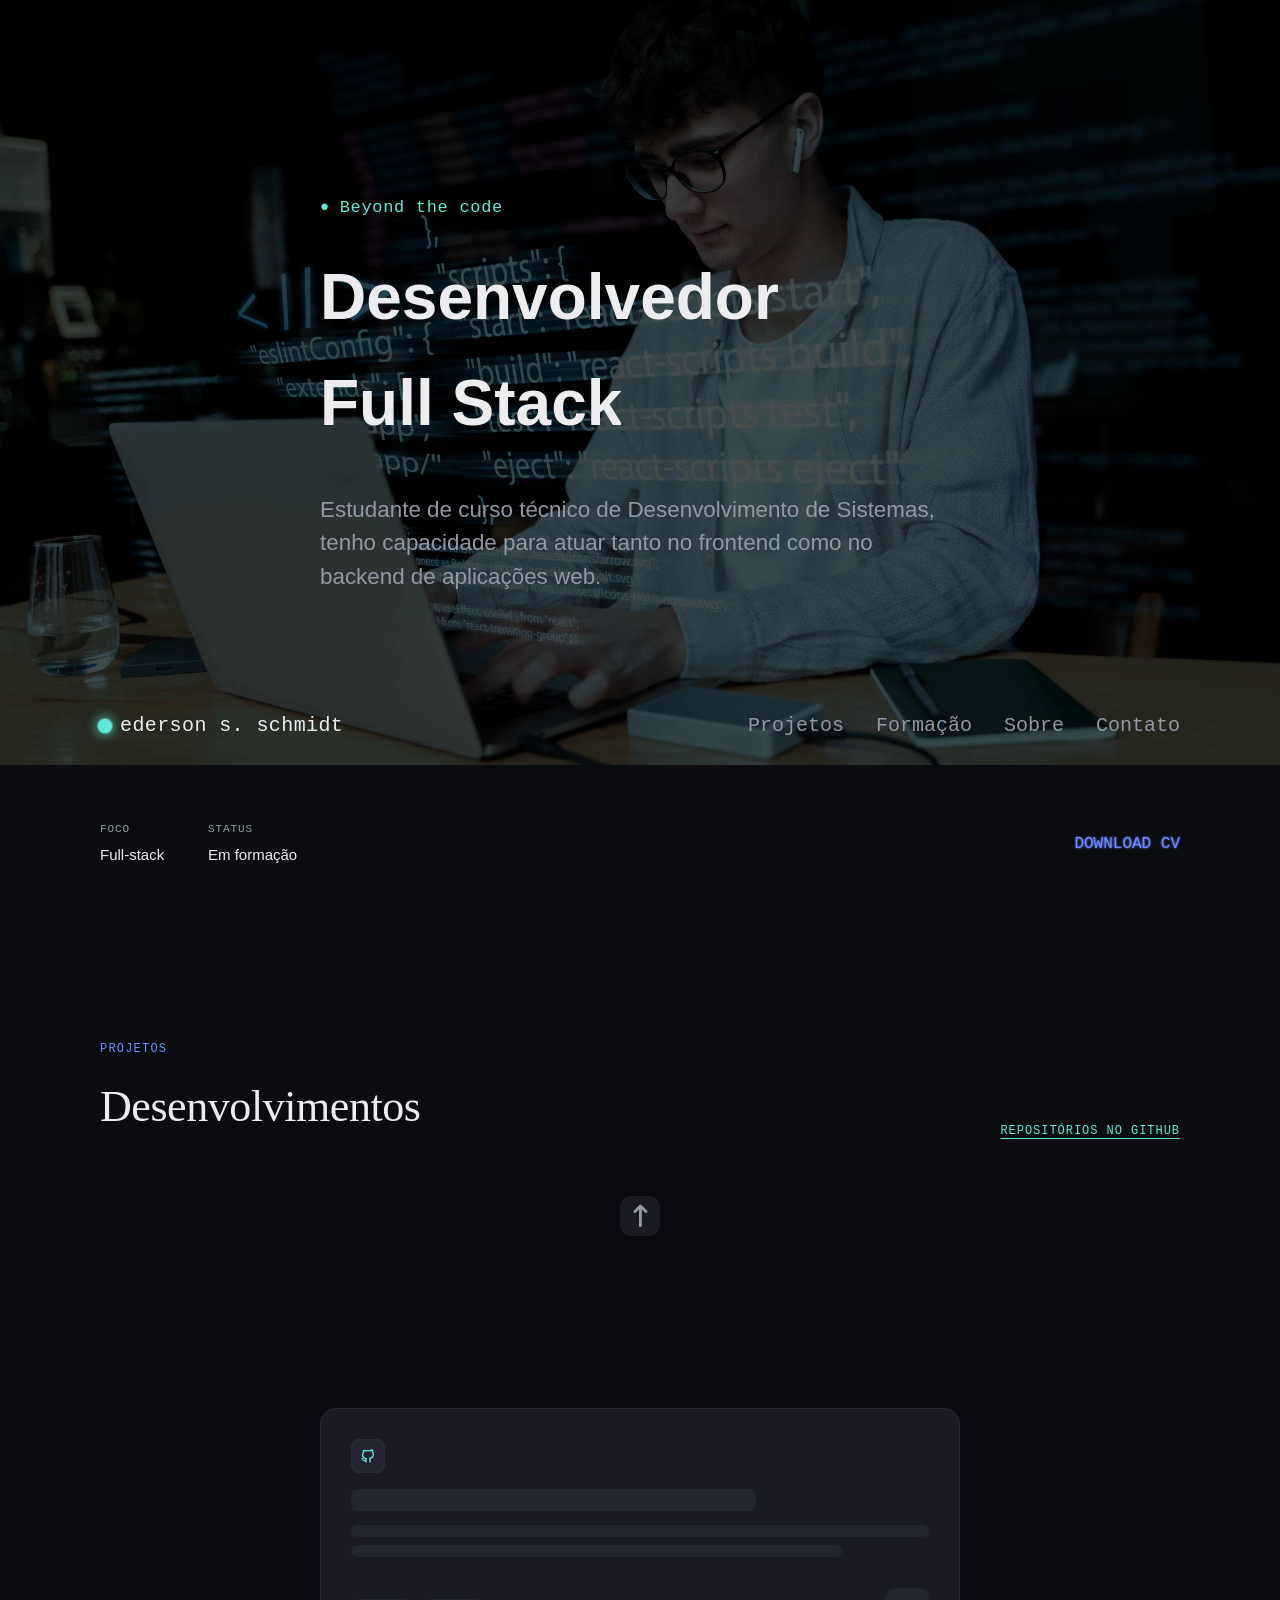
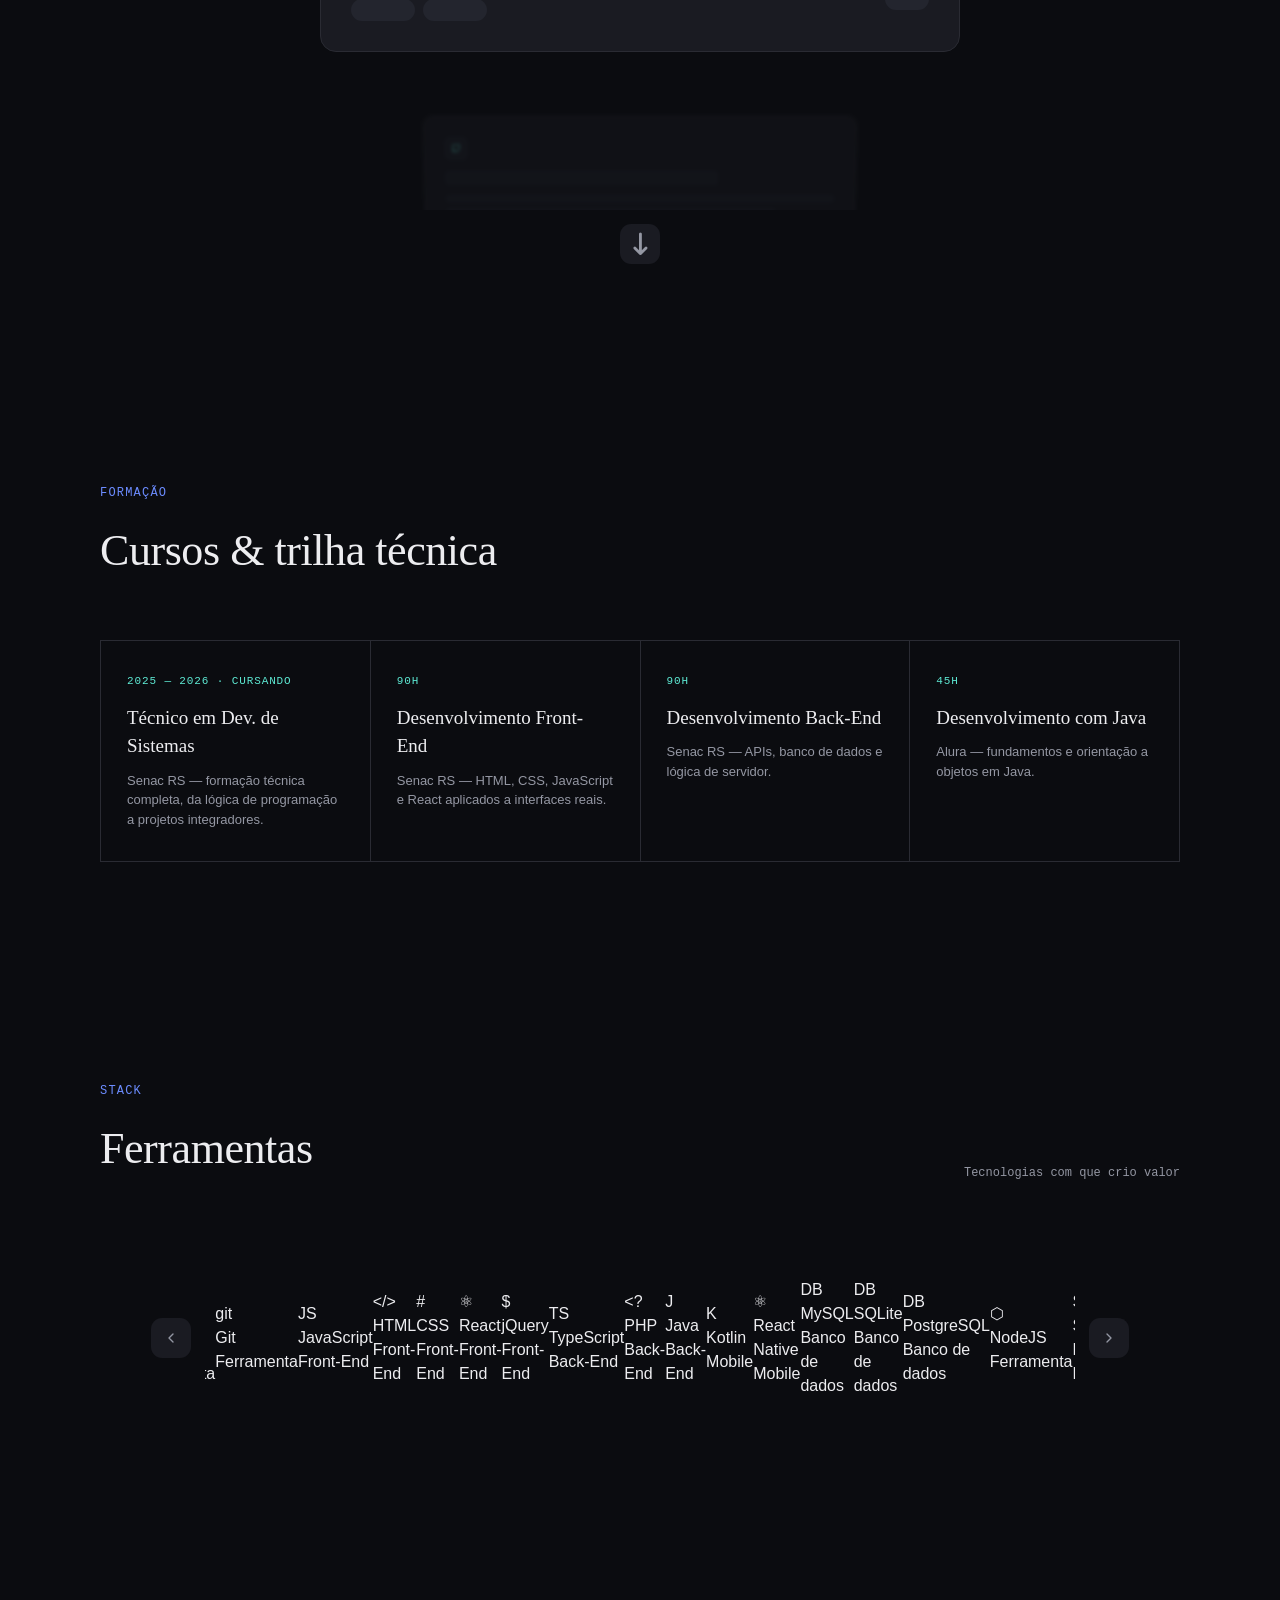
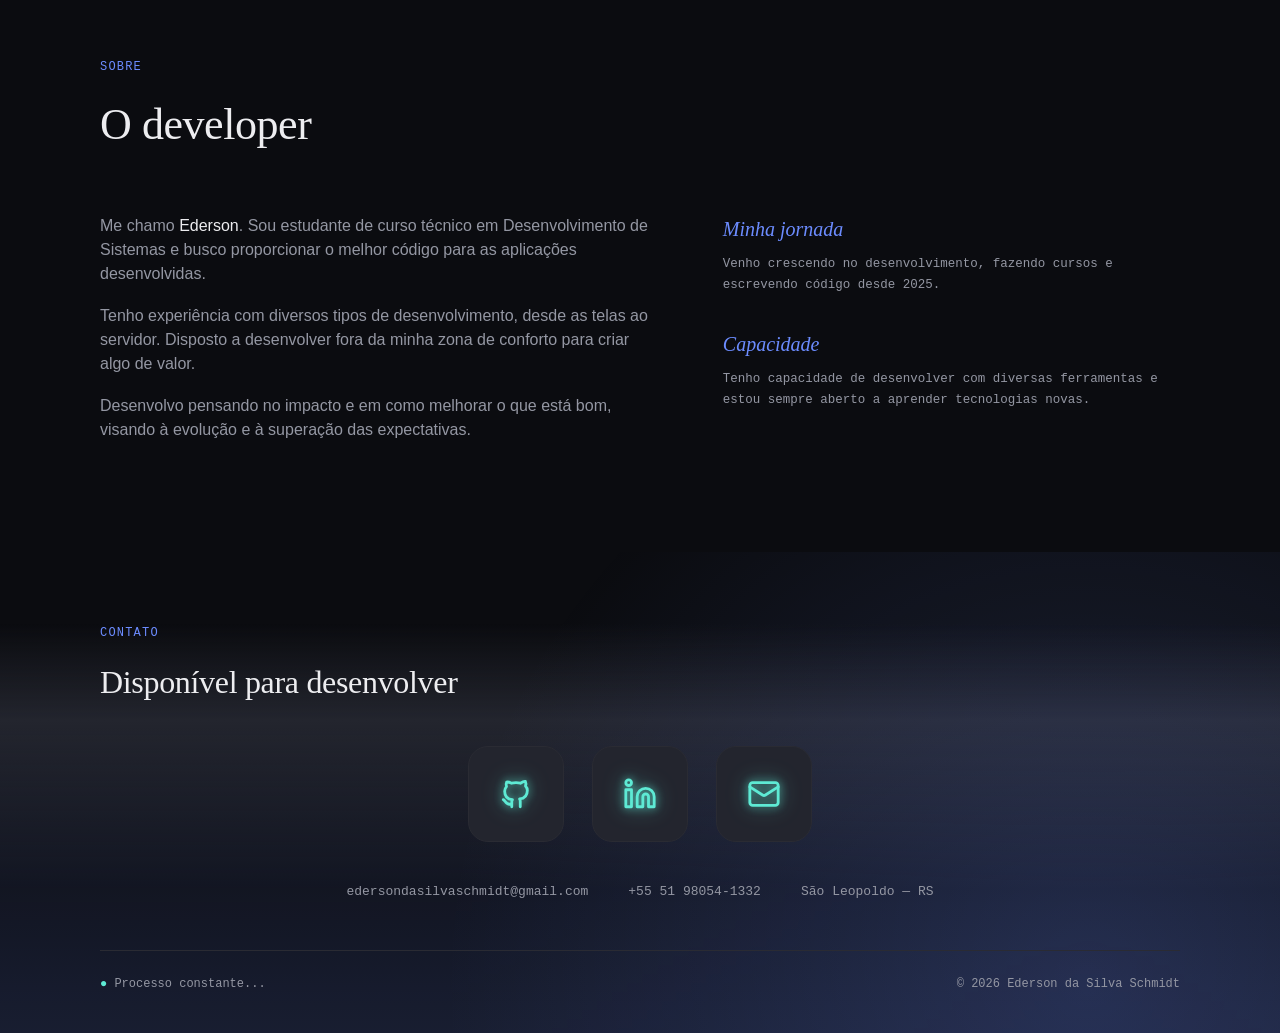
==== public/index.html @ d7287df3 "feat: add depth carousel and projects carousel components - Implemented createDepthCarousel function" ====
<!DOCTYPE html>
<html lang="en">
<head>
    <meta charset="UTF-8">
    <meta name="viewport" content="width=device-width, initial-scale=1.0">
    <title>Ederson da Silva Schmidt — Desenvolvedor</title>
    <link rel="stylesheet" href="../src/styles/main.css">
    <link rel="stylesheet" href="https://cdnjs.cloudflare.com/ajax/libs/font-awesome/6.7.2/css/all.min.css">
</head>
<body>

    <section class="hero">
        <div class="hero-bg enter"></div>
            <div class="wrap hero-content">
                <div class="spec-line">Beyond the code</div>
                <h1 class="display"><span class="l1">Desenvolvedor</span><br><span class="l2">Full Stack</span></h1>
                <p class="hero-sub">Estudante de curso técnico de Desenvolvimento de Sistemas, tenho capacidade para atuar tanto no frontend como no backend de aplicações web.</p>
            </div>

            <div class="nav" id="mainNav">
                <div class="wrap">
                    <div class="logo"><p>ederson s. schmidt</p></div>
                    <div class="navlinks">
                        <a href="#work">Projetos</a>
                        <a href="#formacao">Formação</a>
                        <a href="#about">Sobre</a>
                        <a href="#contact">Contato</a>
                    </div>
                </div>
            </div>
    </section>  

    <section class="intro-bar">
        <div class="wrap">
            <div class="intro-row">
                <div class="intro-meta">
                    <div class="meta-item"><div class="k">Foco</div><div class="v v1">Full-stack</div></div>
                    <div class="meta-item"><div class="k">Status</div><div class="v v2">Em formação</div></div>
                </div>
                <a class="cv-link" href="#" download>Download CV</a>
            </div>
        </div>
    </section>

    <section class="section" id="work">
        <div class="wrap">
            <div class="section-head reveal">
                <div>
                    <div class="eyebrow">Projetos</div>
                    <h2 class="section-title">Desenvolvimentos</h2>
                </div>
                <a class="git-link" href="https://github.com/EdersonHTT" target="_blank" rel="noopener">Repositórios no GitHub</a>
            </div>

            <div class="carousel reveal" style="transition-delay: 0.15s;">
                <button class="car-btn" id="carUp" aria-label="Rolar para cima">
                    <i class="fa-solid fa-arrow-up-long"></i>
                </button>

                <div class="carousel-stage">
                    <div class="carousel-track" id="carTrack"></div>
                </div>

                <button class="car-btn" id="carDown" aria-label="Rolar para baixo">
                    <i class="fa-solid fa-arrow-down-long"></i>
                </button>
            </div>
        </div>
    </section>

    <section class="section" id="formacao">
        <div class="wrap">
            <div class="section-head reveal">
                <div>
                    <div class="eyebrow">Formação</div>
                    <h2 class="section-title">Cursos & trilha técnica</h2>
                </div>
            </div>
            <div class="process-list reveal" >
                <div class="process-item">
                    <div class="process-phase">2025 — 2026 · Cursando</div>
                    <div class="process-title">Técnico em Dev. de Sistemas</div>
                    <div class="process-body">Senac RS — formação técnica completa, da lógica de programação a projetos integradores.</div>
                </div>
                <div class="process-item">
                    <div class="process-phase">90h</div>
                    <div class="process-title">Desenvolvimento Front-End</div>
                    <div class="process-body">Senac RS — HTML, CSS, JavaScript e React aplicados a interfaces reais.</div>
                </div>
                <div class="process-item">
                    <div class="process-phase">90h</div>
                    <div class="process-title">Desenvolvimento Back-End</div>
                    <div class="process-body">Senac RS — APIs, banco de dados e lógica de servidor.</div>
                </div>
                <div class="process-item">
                    <div class="process-phase">45h</div>
                    <div class="process-title">Desenvolvimento com Java</div>
                    <div class="process-body">Alura — fundamentos e orientação a objetos em Java.</div>
                </div>
            </div>
        </div>
    </section>

    <section class="section ">
        <div class="wrap">
            <div class="section-head reveal">
                <div>
                    <div class="eyebrow">Stack</div>
                    <h2 class="section-title">Ferramentas</h2>
                </div>
                <div class="section-note">Tecnologias com que crio valor</div>
            </div>

            <div class="tools-carousel reveal">
                <button class="car-btn" id="toolsLeft" aria-label="Ferramenta anterior">
                    <svg viewBox="0 0 24 24" fill="none" stroke="currentColor" stroke-width="2" stroke-linecap="round" stroke-linejoin="round"><path d="M15 18l-6-6 6-6"/></svg>
                </button>

                <div class="tools-stage">
                    <div class="tools-track" id="toolsTrack">
                        <div class="tool-card" data-tool><div class="tool-icon">JS</div><div class="tool-name">JavaScript</div><div class="tool-category">Front-End</div></div>
                        <div class="tool-card" data-tool><div class="tool-icon">&lt;/&gt;</div><div class="tool-name">HTML</div><div class="tool-category">Front-End</div></div>
                        <div class="tool-card" data-tool><div class="tool-icon">#</div><div class="tool-name">CSS</div><div class="tool-category">Front-End</div></div>
                        <div class="tool-card" data-tool><div class="tool-icon">⚛</div><div class="tool-name">React</div><div class="tool-category">Front-End</div></div>
                        <div class="tool-card" data-tool><div class="tool-icon">$</div><div class="tool-name">jQuery</div><div class="tool-category">Front-End</div></div>
                        <div class="tool-card" data-tool><div class="tool-icon">TS</div><div class="tool-name">TypeScript</div><div class="tool-category">Back-End</div></div>
                        <div class="tool-card" data-tool><div class="tool-icon">&lt;?</div><div class="tool-name">PHP</div><div class="tool-category">Back-End</div></div>
                        <div class="tool-card" data-tool><div class="tool-icon">J</div><div class="tool-name">Java</div><div class="tool-category">Back-End</div></div>
                        <div class="tool-card" data-tool><div class="tool-icon">K</div><div class="tool-name">Kotlin</div><div class="tool-category">Mobile</div></div>
                        <div class="tool-card" data-tool><div class="tool-icon">⚛</div><div class="tool-name">React Native</div><div class="tool-category">Mobile</div></div>
                        <div class="tool-card" data-tool><div class="tool-icon">DB</div><div class="tool-name">MySQL</div><div class="tool-category">Banco de dados</div></div>
                        <div class="tool-card" data-tool><div class="tool-icon">DB</div><div class="tool-name">SQLite</div><div class="tool-category">Banco de dados</div></div>
                        <div class="tool-card" data-tool><div class="tool-icon">DB</div><div class="tool-name">PostgreSQL</div><div class="tool-category">Banco de dados</div></div>
                        <div class="tool-card" data-tool><div class="tool-icon">⬡</div><div class="tool-name">NodeJS</div><div class="tool-category">Ferramenta</div></div>
                        <div class="tool-card" data-tool><div class="tool-icon">S</div><div class="tool-name">Spring Boot</div><div class="tool-category">Ferramenta</div></div>
                        <div class="tool-card" data-tool><div class="tool-icon">git</div><div class="tool-name">Git</div><div class="tool-category">Ferramenta</div></div>
                    </div>
                </div>

                <button class="car-btn" id="toolsRight" aria-label="Próxima ferramenta">
                    <svg viewBox="0 0 24 24" fill="none" stroke="currentColor" stroke-width="2" stroke-linecap="round" stroke-linejoin="round"><path d="M9 18l6-6-6-6"/></svg>
                </button>
            </div>
        </div>
    </section>

    <section class="section" id="about">
        <div class="wrap">
            <div class="section-head reveal">
                <div>
                    <div class="eyebrow">Sobre</div>
                    <h2 class="section-title">O developer</h2>
                </div>
            </div>
            <div class="about-layout reveal">
                <div class="about-text">
                    <p>Me chamo <strong>Ederson</strong>. Sou estudante de curso técnico em Desenvolvimento de Sistemas e busco proporcionar o melhor código para as aplicações desenvolvidas.</p>
                    <p>Tenho experiência com diversos tipos de desenvolvimento, desde as telas ao servidor. Disposto a desenvolver fora da minha zona de conforto para criar algo de valor.</p>
                    <p>Desenvolvo pensando no impacto e em como melhorar o que está bom, visando à evolução e à superação das expectativas.</p>
                </div>
                <div class="highlight-block">
                    <div class="highlight-item">
                        <div class="highlight-title">Minha jornada</div>
                        <div class="highlight-text">Venho crescendo no desenvolvimento, fazendo cursos e escrevendo código desde 2025.</div>
                    </div>
                    <div class="highlight-item">
                        <div class="highlight-title">Capacidade</div>
                        <div class="highlight-text">Tenho capacidade de desenvolver com diversas ferramentas e estou sempre aberto a aprender tecnologias novas.</div>
                    </div>
                </div>
            </div>
        </div>
    </section>

    <footer id="contact">
        <div class="wrap">
            <div class="eyebrow reveal">Contato</div>
            <h2 class="contact-title reveal">Disponível para desenvolver</h2>

            <div class="social-row large reveal">
                <a class="social-icon" href="https://github.com/EdersonHTT" target="_blank" rel="noopener" aria-label="GitHub">
                    <svg viewBox="0 0 24 24" fill="none" stroke="currentColor" stroke-width="2" stroke-linecap="round" stroke-linejoin="round"><path d="M9 19c-4.3 1.4-4.3-2.5-6-3m12 5v-3.5c0-1 .1-1.4-.5-2 2.8-.3 5.5-1.4 5.5-6a4.6 4.6 0 0 0-1.3-3.2 4.2 4.2 0 0 0-.1-3.2s-1.1-.3-3.5 1.3a12.3 12.3 0 0 0-6.2 0C6.5 3.3 5.4 3.6 5.4 3.6a4.2 4.2 0 0 0-.1 3.2A4.6 4.6 0 0 0 4 10c0 4.6 2.7 5.7 5.5 6-.6.6-.6 1.2-.5 2V21"/></svg>
                </a>
                <a class="social-icon" href="https://www.linkedin.com/in/edersonss" target="_blank" rel="noopener" aria-label="LinkedIn">
                    <svg viewBox="0 0 24 24" fill="none" stroke="currentColor" stroke-width="2" stroke-linecap="round" stroke-linejoin="round"><path d="M16 8a6 6 0 0 1 6 6v7h-4v-7a2 2 0 0 0-2-2 2 2 0 0 0-2 2v7h-4v-7a6 6 0 0 1 6-6z"/><rect x="2" y="9" width="4" height="12"/><circle cx="4" cy="4" r="2"/></svg>
                </a>
                <a class="social-icon" href="mailto:edersondasilvaschmidt@gmail.com" aria-label="E-mail">
                    <svg viewBox="0 0 24 24" fill="none" stroke="currentColor" stroke-width="2" stroke-linecap="round" stroke-linejoin="round"><rect x="2" y="4" width="20" height="16" rx="2"/><path d="m22 7-8.97 5.7a1.94 1.94 0 0 1-2.06 0L2 7"/></svg>
                </a>
            </div>

            <div class="contact-info reveal">
                <a href="mailto:edersondasilvaschmidt@gmail.com">edersondasilvaschmidt@gmail.com</a>
                <a href="tel:+5551980541332">+55 51 98054-1332</a>
                <span>São Leopoldo — RS</span>
            </div>

            <div class="status-bar reveal">
                <div><span class="status-dot">●</span> Processo constante...</div>
                <div>© 2026 Ederson da Silva Schmidt</div>
            </div>
        </div>
    </footer>


    <script type="module" src="../src/scripts/main.js"></script>
</body>
</html>
---- src/styles/main.css ----
@import "./base/_variables.css";
@import "./base/_reset.css";
@import "./base/_typography.css";

@import "./components/navbar.css";
@import "./components/button.css";
@import "./components/card.css";
@import "./components/reveal.css";

@import "./layout/grid.css";
@import "./layout/header.css";
@import "./layout/footer.css";

@import "./pages/home.css";
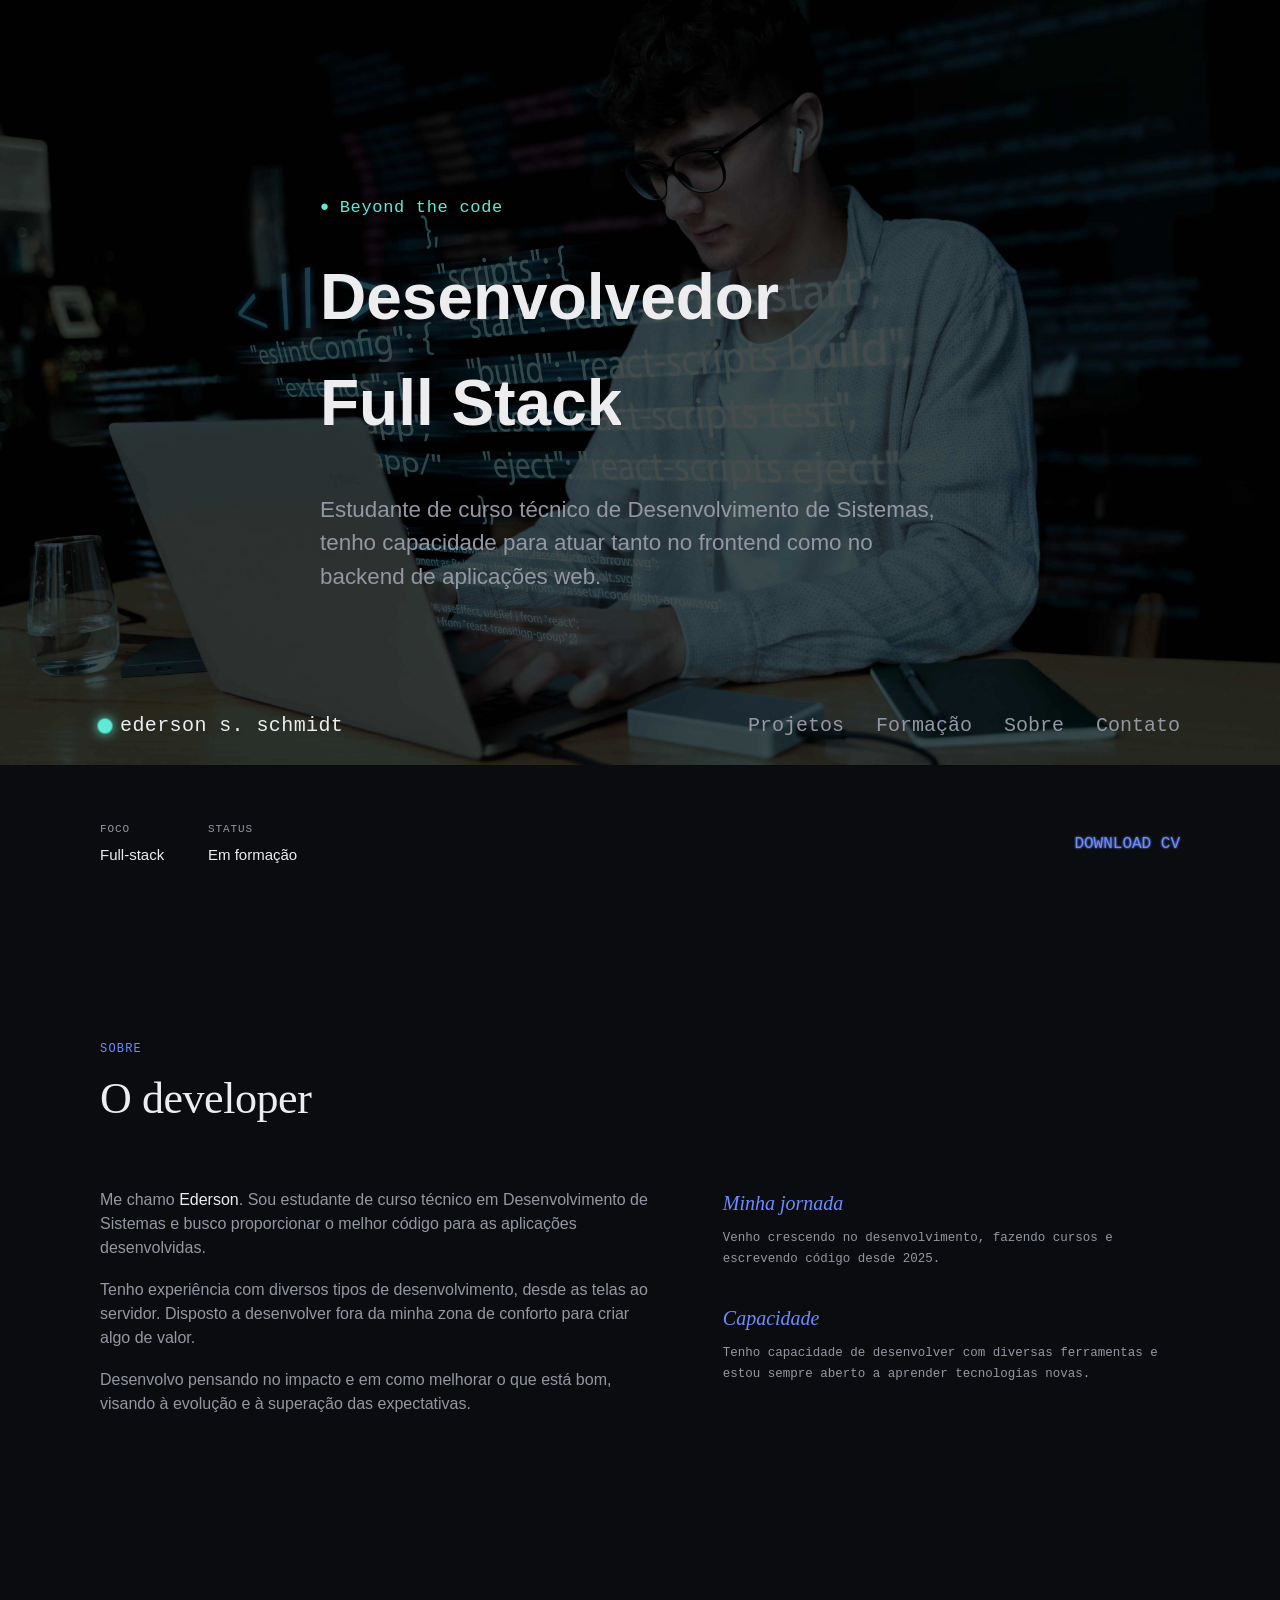
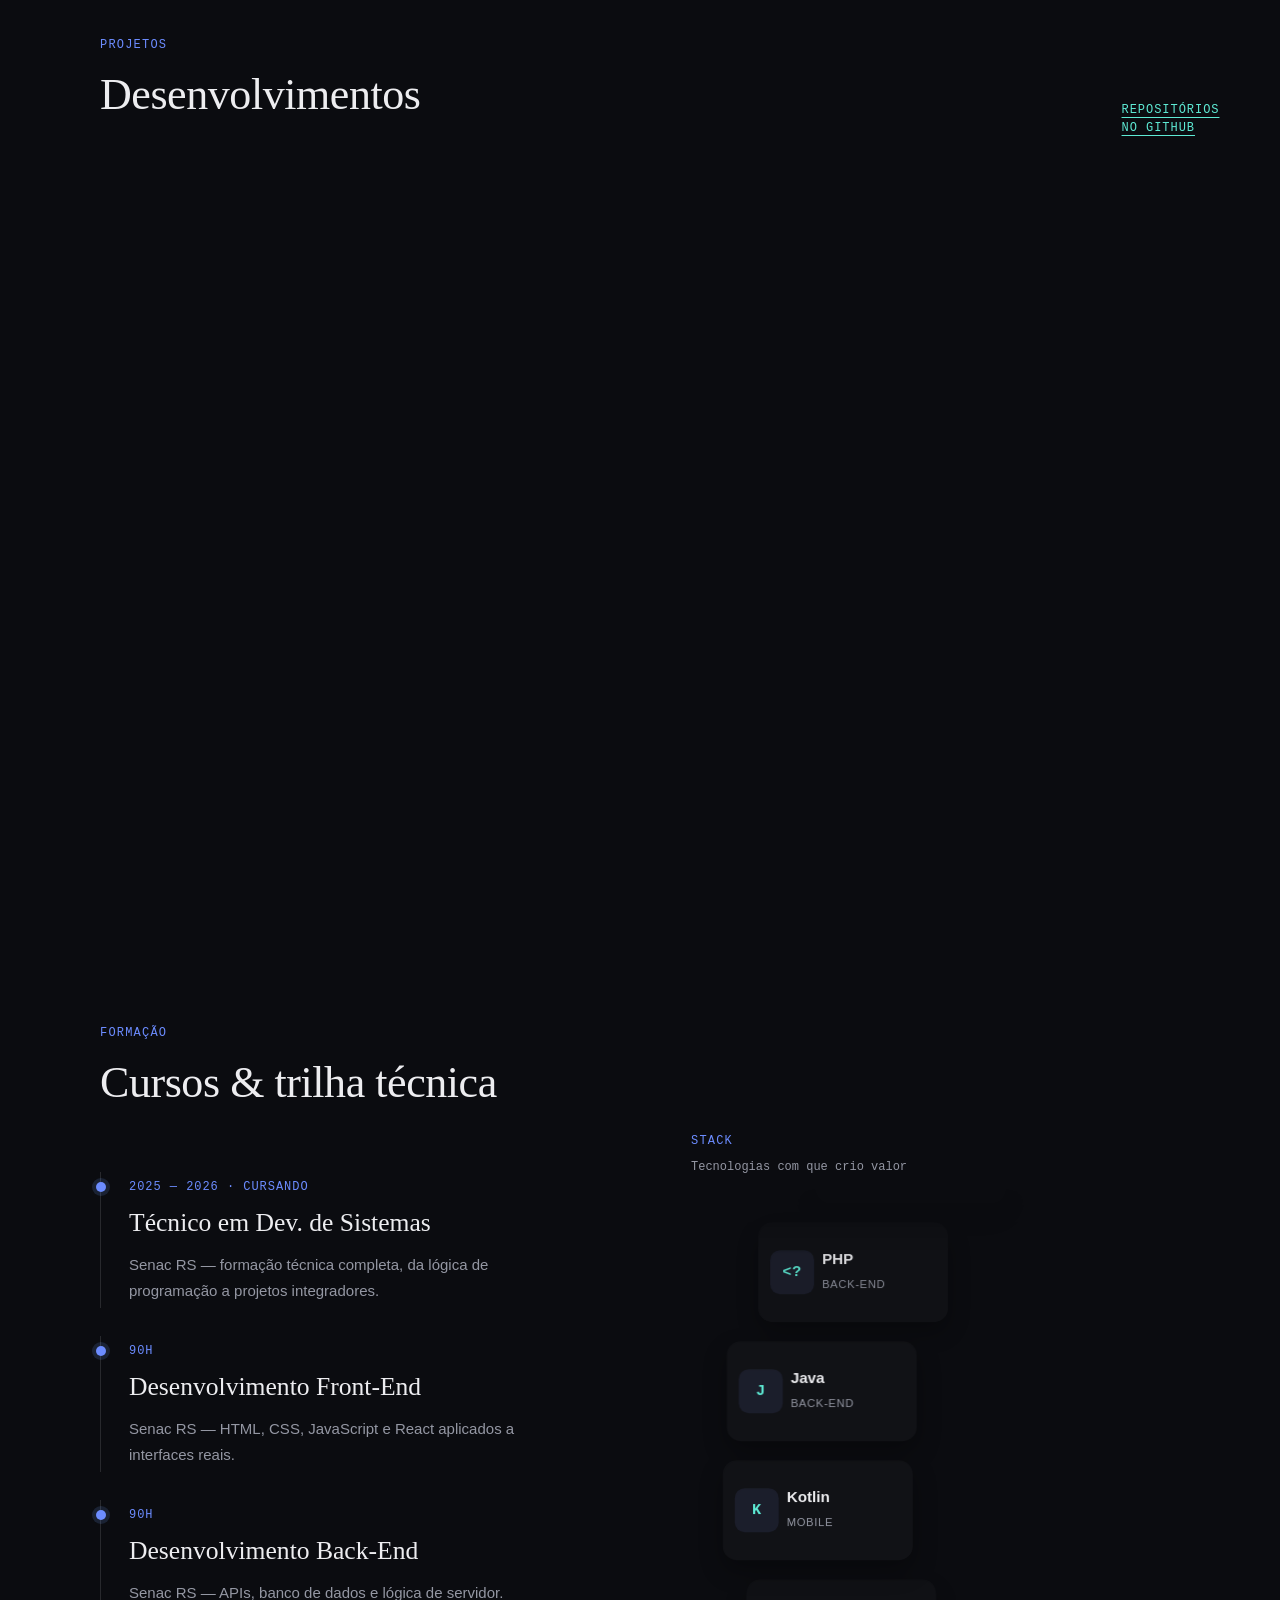
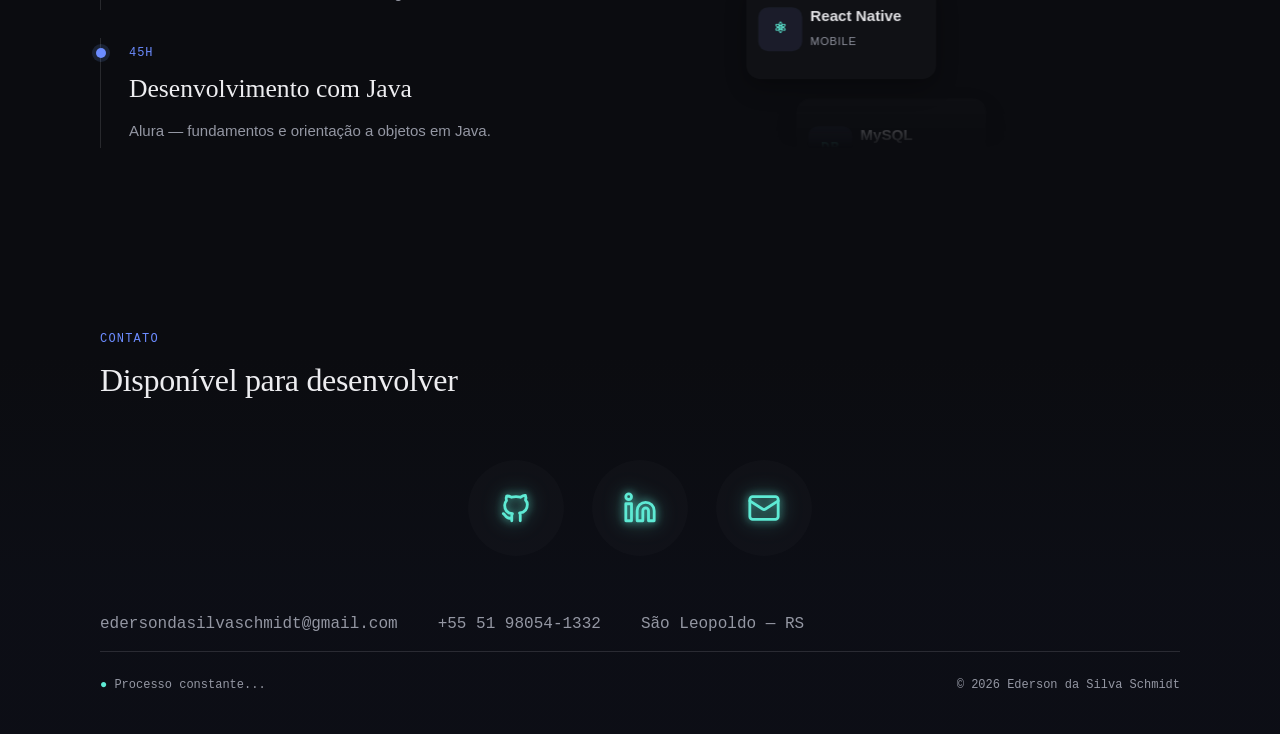
==== commit af382a8c: "feat: add about section and improve project loading - Introduced a new "About" section to provide in" ====
--- a/public/index.html
+++ b/public/index.html
@@ -42,108 +42,6 @@
         </div>
     </section>
 
-    <section class="section" id="work">
-        <div class="wrap">
-            <div class="section-head reveal">
-                <div>
-                    <div class="eyebrow">Projetos</div>
-                    <h2 class="section-title">Desenvolvimentos</h2>
-                </div>
-                <a class="git-link" href="https://github.com/EdersonHTT" target="_blank" rel="noopener">Repositórios no GitHub</a>
-            </div>
-
-            <div class="carousel reveal" style="transition-delay: 0.15s;">
-                <button class="car-btn" id="carUp" aria-label="Rolar para cima">
-                    <i class="fa-solid fa-arrow-up-long"></i>
-                </button>
-
-                <div class="carousel-stage">
-                    <div class="carousel-track" id="carTrack"></div>
-                </div>
-
-                <button class="car-btn" id="carDown" aria-label="Rolar para baixo">
-                    <i class="fa-solid fa-arrow-down-long"></i>
-                </button>
-            </div>
-        </div>
-    </section>
-
-    <section class="section" id="formacao">
-        <div class="wrap">
-            <div class="section-head reveal">
-                <div>
-                    <div class="eyebrow">Formação</div>
-                    <h2 class="section-title">Cursos & trilha técnica</h2>
-                </div>
-            </div>
-            <div class="process-list reveal" >
-                <div class="process-item">
-                    <div class="process-phase">2025 — 2026 · Cursando</div>
-                    <div class="process-title">Técnico em Dev. de Sistemas</div>
-                    <div class="process-body">Senac RS — formação técnica completa, da lógica de programação a projetos integradores.</div>
-                </div>
-                <div class="process-item">
-                    <div class="process-phase">90h</div>
-                    <div class="process-title">Desenvolvimento Front-End</div>
-                    <div class="process-body">Senac RS — HTML, CSS, JavaScript e React aplicados a interfaces reais.</div>
-                </div>
-                <div class="process-item">
-                    <div class="process-phase">90h</div>
-                    <div class="process-title">Desenvolvimento Back-End</div>
-                    <div class="process-body">Senac RS — APIs, banco de dados e lógica de servidor.</div>
-                </div>
-                <div class="process-item">
-                    <div class="process-phase">45h</div>
-                    <div class="process-title">Desenvolvimento com Java</div>
-                    <div class="process-body">Alura — fundamentos e orientação a objetos em Java.</div>
-                </div>
-            </div>
-        </div>
-    </section>
-
-    <section class="section ">
-        <div class="wrap">
-            <div class="section-head reveal">
-                <div>
-                    <div class="eyebrow">Stack</div>
-                    <h2 class="section-title">Ferramentas</h2>
-                </div>
-                <div class="section-note">Tecnologias com que crio valor</div>
-            </div>
-
-            <div class="tools-carousel reveal">
-                <button class="car-btn" id="toolsLeft" aria-label="Ferramenta anterior">
-                    <svg viewBox="0 0 24 24" fill="none" stroke="currentColor" stroke-width="2" stroke-linecap="round" stroke-linejoin="round"><path d="M15 18l-6-6 6-6"/></svg>
-                </button>
-
-                <div class="tools-stage">
-                    <div class="tools-track" id="toolsTrack">
-                        <div class="tool-card" data-tool><div class="tool-icon">JS</div><div class="tool-name">JavaScript</div><div class="tool-category">Front-End</div></div>
-                        <div class="tool-card" data-tool><div class="tool-icon">&lt;/&gt;</div><div class="tool-name">HTML</div><div class="tool-category">Front-End</div></div>
-                        <div class="tool-card" data-tool><div class="tool-icon">#</div><div class="tool-name">CSS</div><div class="tool-category">Front-End</div></div>
-                        <div class="tool-card" data-tool><div class="tool-icon">⚛</div><div class="tool-name">React</div><div class="tool-category">Front-End</div></div>
-                        <div class="tool-card" data-tool><div class="tool-icon">$</div><div class="tool-name">jQuery</div><div class="tool-category">Front-End</div></div>
-                        <div class="tool-card" data-tool><div class="tool-icon">TS</div><div class="tool-name">TypeScript</div><div class="tool-category">Back-End</div></div>
-                        <div class="tool-card" data-tool><div class="tool-icon">&lt;?</div><div class="tool-name">PHP</div><div class="tool-category">Back-End</div></div>
-                        <div class="tool-card" data-tool><div class="tool-icon">J</div><div class="tool-name">Java</div><div class="tool-category">Back-End</div></div>
-                        <div class="tool-card" data-tool><div class="tool-icon">K</div><div class="tool-name">Kotlin</div><div class="tool-category">Mobile</div></div>
-                        <div class="tool-card" data-tool><div class="tool-icon">⚛</div><div class="tool-name">React Native</div><div class="tool-category">Mobile</div></div>
-                        <div class="tool-card" data-tool><div class="tool-icon">DB</div><div class="tool-name">MySQL</div><div class="tool-category">Banco de dados</div></div>
-                        <div class="tool-card" data-tool><div class="tool-icon">DB</div><div class="tool-name">SQLite</div><div class="tool-category">Banco de dados</div></div>
-                        <div class="tool-card" data-tool><div class="tool-icon">DB</div><div class="tool-name">PostgreSQL</div><div class="tool-category">Banco de dados</div></div>
-                        <div class="tool-card" data-tool><div class="tool-icon">⬡</div><div class="tool-name">NodeJS</div><div class="tool-category">Ferramenta</div></div>
-                        <div class="tool-card" data-tool><div class="tool-icon">S</div><div class="tool-name">Spring Boot</div><div class="tool-category">Ferramenta</div></div>
-                        <div class="tool-card" data-tool><div class="tool-icon">git</div><div class="tool-name">Git</div><div class="tool-category">Ferramenta</div></div>
-                    </div>
-                </div>
-
-                <button class="car-btn" id="toolsRight" aria-label="Próxima ferramenta">
-                    <svg viewBox="0 0 24 24" fill="none" stroke="currentColor" stroke-width="2" stroke-linecap="round" stroke-linejoin="round"><path d="M9 18l6-6-6-6"/></svg>
-                </button>
-            </div>
-        </div>
-    </section>
-
     <section class="section" id="about">
         <div class="wrap">
             <div class="section-head reveal">
@@ -168,6 +66,86 @@
                         <div class="highlight-text">Tenho capacidade de desenvolver com diversas ferramentas e estou sempre aberto a aprender tecnologias novas.</div>
                     </div>
                 </div>
+            </div>
+        </div>
+    </section>
+
+    <section class="section" id="work">
+        <div class="wrap">
+            <div class="section-head reveal">
+                <div>
+                    <div class="eyebrow">Projetos</div>
+                    <h2 class="section-title">Desenvolvimentos</h2>
+                </div>
+                <a class="git-link" href="https://github.com/EdersonHTT" target="_blank" rel="noopener">Repositórios no GitHub</a>
+            </div>
+
+            <div class="projects-frame reveal">
+                <div class="projects" id="projects"></div>
+            </div>
+        </div>
+    </section>
+
+    <section class="section" id="formacao">
+        <div class="wrap">
+            <div class="section-head reveal">
+                <div>
+                    <div class="eyebrow">Formação</div>
+                    <h2 class="section-title">Cursos & trilha técnica</h2>
+                </div>
+            </div>
+            <div class="formation-layout">
+            <div class="process-list reveal" >
+                <div class="process-item">
+                    <div class="process-phase">2025 — 2026 · Cursando</div>
+                    <div class="process-title">Técnico em Dev. de Sistemas</div>
+                    <div class="process-body">Senac RS — formação técnica completa, da lógica de programação a projetos integradores.</div>
+                </div>
+                <div class="process-item">
+                    <div class="process-phase">90h</div>
+                    <div class="process-title">Desenvolvimento Front-End</div>
+                    <div class="process-body">Senac RS — HTML, CSS, JavaScript e React aplicados a interfaces reais.</div>
+                </div>
+                <div class="process-item">
+                    <div class="process-phase">90h</div>
+                    <div class="process-title">Desenvolvimento Back-End</div>
+                    <div class="process-body">Senac RS — APIs, banco de dados e lógica de servidor.</div>
+                </div>
+                <div class="process-item">
+                    <div class="process-phase">45h</div>
+                    <div class="process-title">Desenvolvimento com Java</div>
+                    <div class="process-body">Alura — fundamentos e orientação a objetos em Java.</div>
+                </div>
+            </div>
+            <aside class="formation-tools reveal">
+            <div class="section-head">
+                <div class="eyebrow">Stack</div>
+                <div class="section-note">Tecnologias com que crio valor</div>
+            </div>
+
+            <div class="tools-carousel reveal">
+                <div class="tools-stage">
+                    <div class="tools-track" id="toolsTrack">
+                        <div class="tool-card" data-tool><div class="tool-icon">JS</div><div class="tool-name">JavaScript</div><div class="tool-category">Front-End</div></div>
+                        <div class="tool-card" data-tool><div class="tool-icon">&lt;/&gt;</div><div class="tool-name">HTML</div><div class="tool-category">Front-End</div></div>
+                        <div class="tool-card" data-tool><div class="tool-icon">#</div><div class="tool-name">CSS</div><div class="tool-category">Front-End</div></div>
+                        <div class="tool-card" data-tool><div class="tool-icon">⚛</div><div class="tool-name">React</div><div class="tool-category">Front-End</div></div>
+                        <div class="tool-card" data-tool><div class="tool-icon">$</div><div class="tool-name">jQuery</div><div class="tool-category">Front-End</div></div>
+                        <div class="tool-card" data-tool><div class="tool-icon">TS</div><div class="tool-name">TypeScript</div><div class="tool-category">Back-End</div></div>
+                        <div class="tool-card" data-tool><div class="tool-icon">&lt;?</div><div class="tool-name">PHP</div><div class="tool-category">Back-End</div></div>
+                        <div class="tool-card" data-tool><div class="tool-icon">J</div><div class="tool-name">Java</div><div class="tool-category">Back-End</div></div>
+                        <div class="tool-card" data-tool><div class="tool-icon">K</div><div class="tool-name">Kotlin</div><div class="tool-category">Mobile</div></div>
+                        <div class="tool-card" data-tool><div class="tool-icon">⚛</div><div class="tool-name">React Native</div><div class="tool-category">Mobile</div></div>
+                        <div class="tool-card" data-tool><div class="tool-icon">DB</div><div class="tool-name">MySQL</div><div class="tool-category">Banco de dados</div></div>
+                        <div class="tool-card" data-tool><div class="tool-icon">DB</div><div class="tool-name">SQLite</div><div class="tool-category">Banco de dados</div></div>
+                        <div class="tool-card" data-tool><div class="tool-icon">DB</div><div class="tool-name">PostgreSQL</div><div class="tool-category">Banco de dados</div></div>
+                        <div class="tool-card" data-tool><div class="tool-icon">⬡</div><div class="tool-name">NodeJS</div><div class="tool-category">Ferramenta</div></div>
+                        <div class="tool-card" data-tool><div class="tool-icon">S</div><div class="tool-name">Spring Boot</div><div class="tool-category">Ferramenta</div></div>
+                        <div class="tool-card" data-tool><div class="tool-icon">git</div><div class="tool-name">Git</div><div class="tool-category">Ferramenta</div></div>
+                    </div>
+                </div>
+            </div>
+            </aside>
             </div>
         </div>
     </section>
--- a/src/styles/main.css
+++ b/src/styles/main.css
@@ -5,6 +5,8 @@
 @import "./components/navbar.css";
 @import "./components/button.css";
 @import "./components/card.css";
+@import "./components/projects.css";
+@import "./components/toolsCarousel.css";
 @import "./components/reveal.css";
 
 @import "./layout/grid.css";
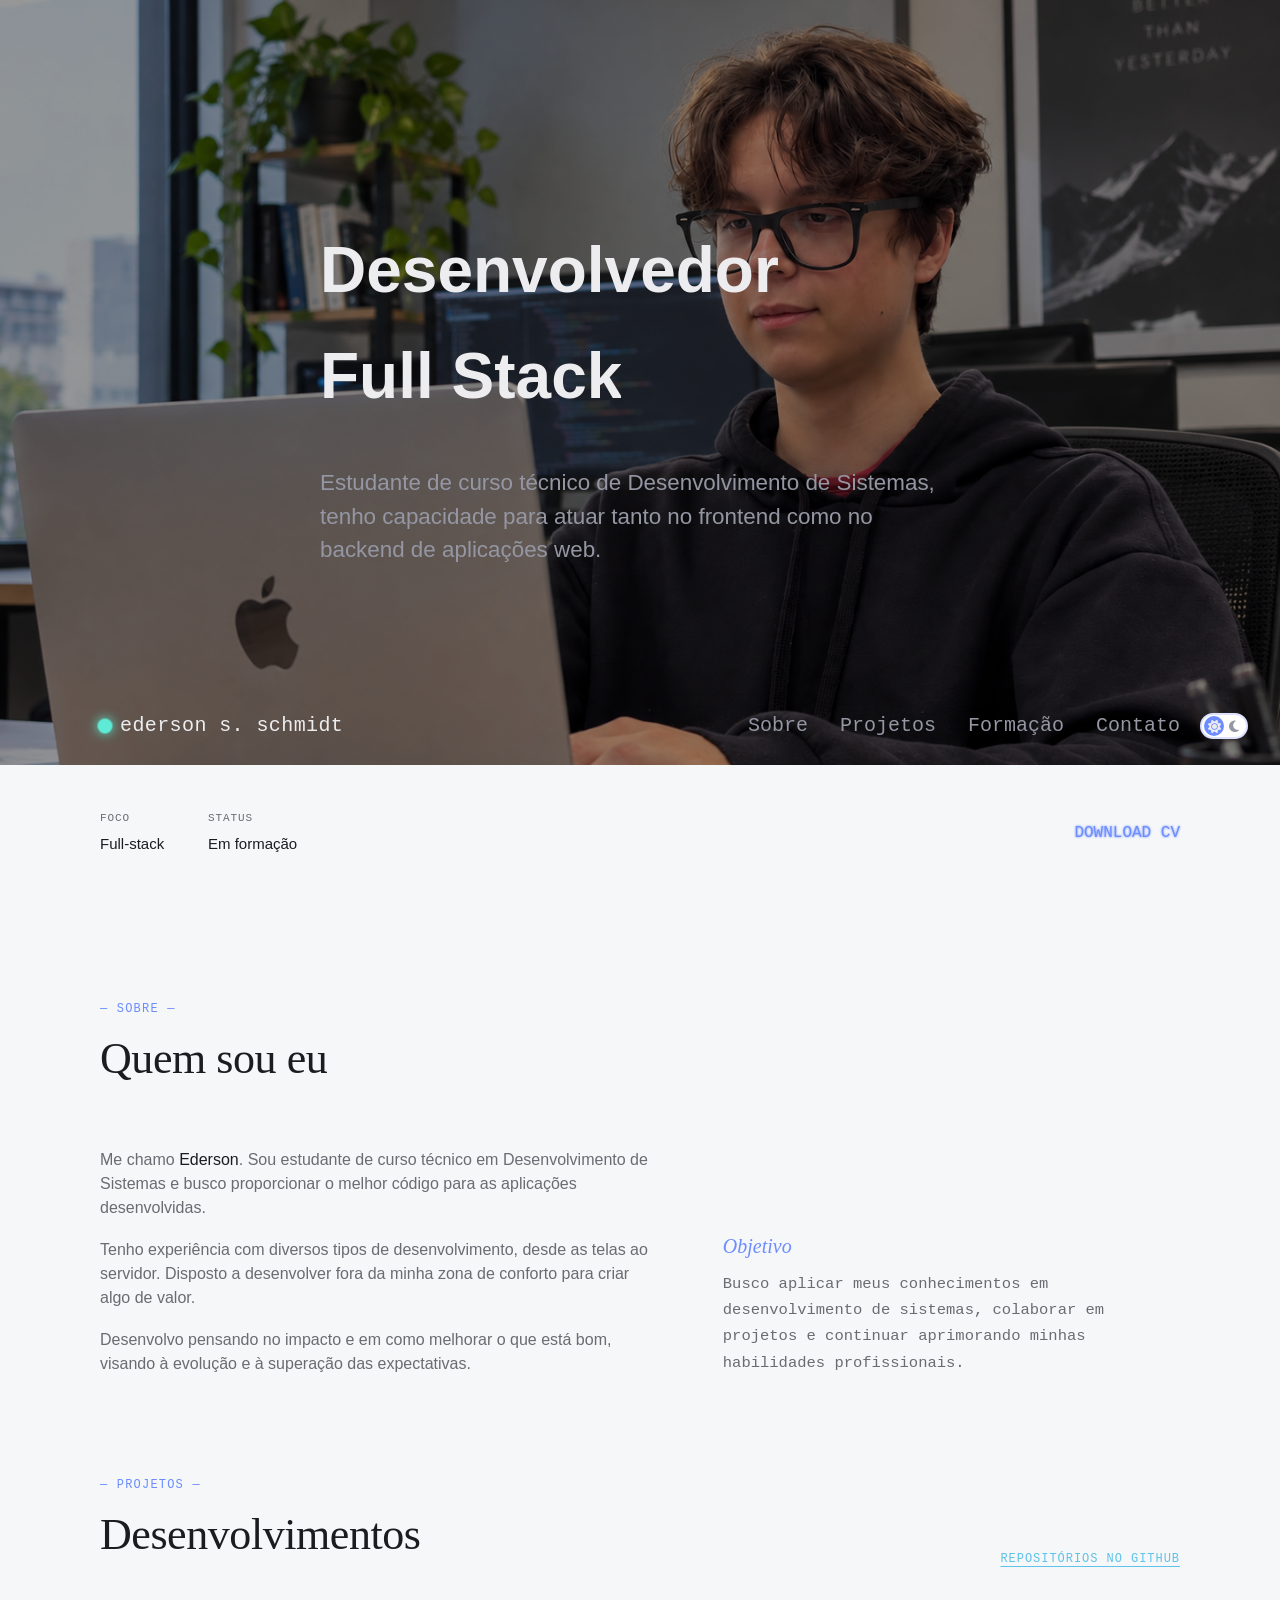
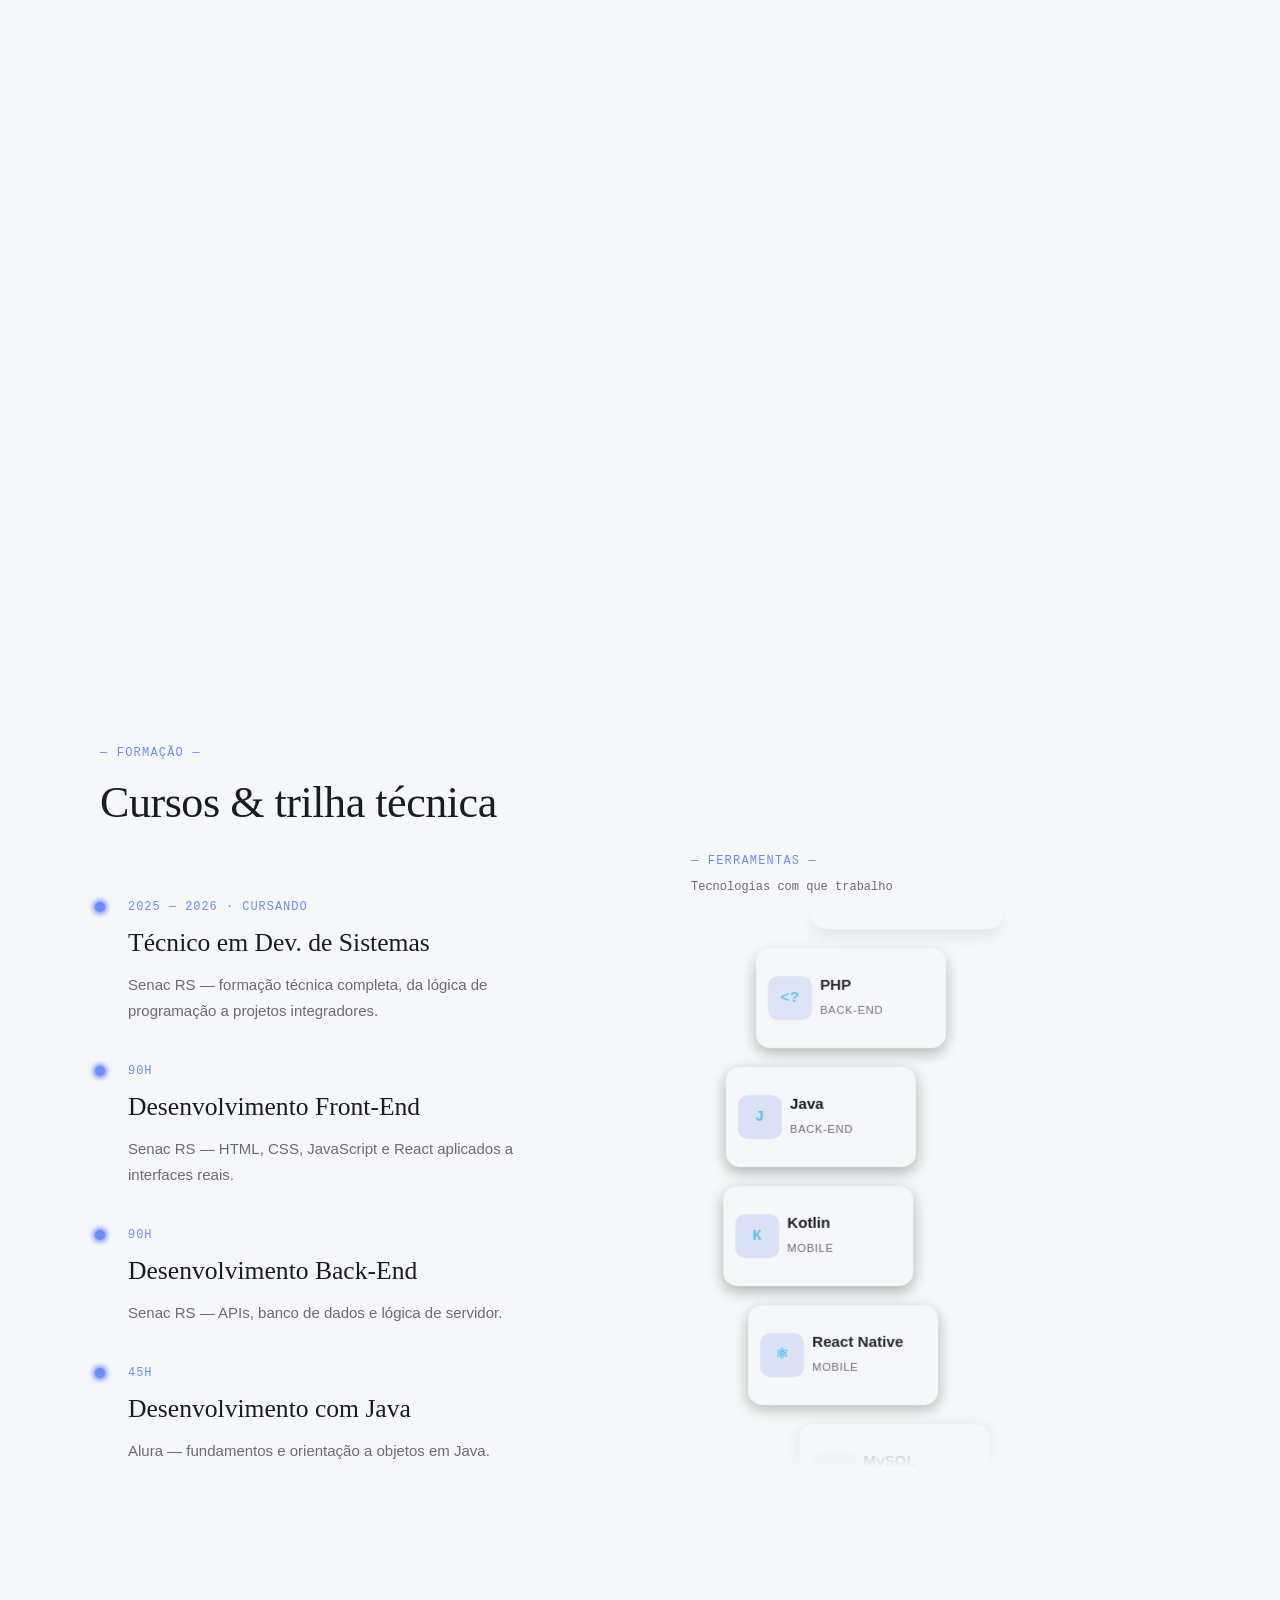
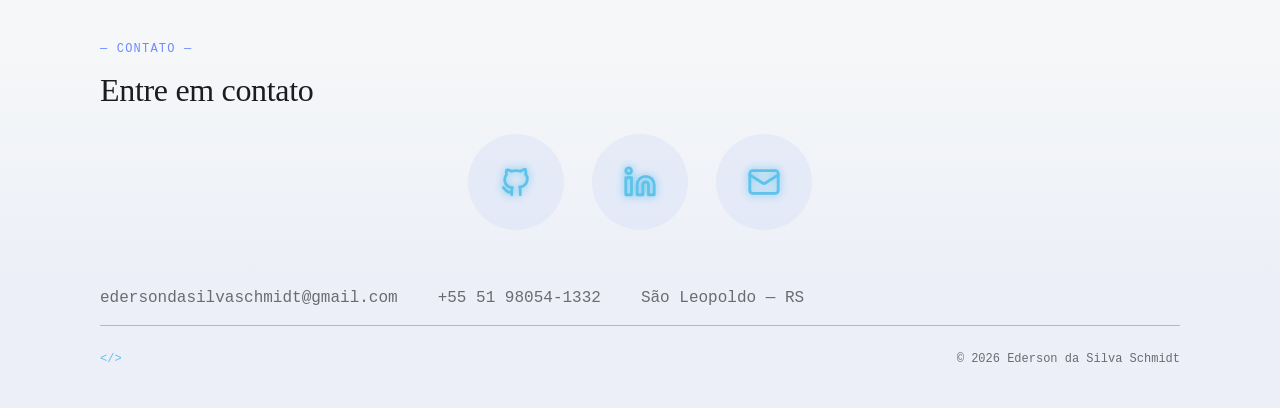
==== commit 6c1e80aa: "feat: add smooth scrolling for anchor links and theme toggle functionality - Implemented linkScroll." ====
--- a/public/index.html
+++ b/public/index.html
@@ -6,48 +6,56 @@
     <title>Ederson da Silva Schmidt — Desenvolvedor</title>
     <link rel="stylesheet" href="../src/styles/main.css">
     <link rel="stylesheet" href="https://cdnjs.cloudflare.com/ajax/libs/font-awesome/6.7.2/css/all.min.css">
+    <link rel="icon" type="image/png" href="../src/assets/favIcon.png">
 </head>
 <body>
 
-    <section class="hero">
-        <div class="hero-bg enter"></div>
-            <div class="wrap hero-content">
-                <div class="spec-line">Beyond the code</div>
-                <h1 class="display"><span class="l1">Desenvolvedor</span><br><span class="l2">Full Stack</span></h1>
-                <p class="hero-sub">Estudante de curso técnico de Desenvolvimento de Sistemas, tenho capacidade para atuar tanto no frontend como no backend de aplicações web.</p>
+    <section class="section hero-section" id="hero">
+        <div class="hero">
+            <div class="hero-bg enter"></div>
+                <div class="wrap hero-content">
+                    <h1 class="display"><span class="l1">Desenvolvedor</span><br><span class="l2">Full Stack</span></h1>
+                    <p class="hero-sub">Estudante de curso técnico de Desenvolvimento de Sistemas, tenho capacidade para atuar tanto no frontend como no backend de aplicações web.</p>
+                </div>
+
+                <div class="nav" id="mainNav">
+                    <div class="wrap">
+                        <div class="logo"><p>ederson s. schmidt</p></div>
+                        <div class="navlinks">
+                            <a href="#about">Sobre</a>
+                            <a href="#work">Projetos</a>
+                            <a href="#formacao">Formação</a>
+                            <a href="#contact">Contato</a>
+                            <button class="theme-toggle active" id="themeToggle" type="button" aria-label="Ativar tema claro" aria-pressed="false">
+                                <i class="fa-solid fa-sun theme-icons" aria-hidden="true"></i>
+                                <i class="fa-solid fa-moon theme-icons " aria-hidden="true"></i>
+                            </button>
+                        </div>
+                    </div>
+                </div>
             </div>
-
-            <div class="nav" id="mainNav">
+            
+            <div class="intro-bar">
                 <div class="wrap">
-                    <div class="logo"><p>ederson s. schmidt</p></div>
-                    <div class="navlinks">
-                        <a href="#work">Projetos</a>
-                        <a href="#formacao">Formação</a>
-                        <a href="#about">Sobre</a>
-                        <a href="#contact">Contato</a>
+                    <div class="intro-row">
+                        <div class="intro-meta">
+                            <div class="meta-item"><div class="k">Foco</div><div class="v v1">Full-stack</div></div>
+                            <div class="meta-item"><div class="k">Status</div><div class="v v2">Em formação</div></div>
+                        </div>
+                        <a class="cv-link" href="#" download>Download CV</a>
                     </div>
                 </div>
             </div>
     </section>  
 
-    <section class="intro-bar">
-        <div class="wrap">
-            <div class="intro-row">
-                <div class="intro-meta">
-                    <div class="meta-item"><div class="k">Foco</div><div class="v v1">Full-stack</div></div>
-                    <div class="meta-item"><div class="k">Status</div><div class="v v2">Em formação</div></div>
-                </div>
-                <a class="cv-link" href="#" download>Download CV</a>
-            </div>
-        </div>
-    </section>
+    
 
     <section class="section" id="about">
         <div class="wrap">
             <div class="section-head reveal">
                 <div>
-                    <div class="eyebrow">Sobre</div>
-                    <h2 class="section-title">O developer</h2>
+                    <div class="eyebrow">— Sobre —</div>
+                    <h2 class="section-title">Quem sou eu</h2>
                 </div>
             </div>
             <div class="about-layout reveal">
@@ -58,12 +66,8 @@
                 </div>
                 <div class="highlight-block">
                     <div class="highlight-item">
-                        <div class="highlight-title">Minha jornada</div>
-                        <div class="highlight-text">Venho crescendo no desenvolvimento, fazendo cursos e escrevendo código desde 2025.</div>
-                    </div>
-                    <div class="highlight-item">
-                        <div class="highlight-title">Capacidade</div>
-                        <div class="highlight-text">Tenho capacidade de desenvolver com diversas ferramentas e estou sempre aberto a aprender tecnologias novas.</div>
+                        <div class="highlight-title">Objetivo</div>
+                        <div class="highlight-text">Busco aplicar meus conhecimentos em desenvolvimento de sistemas, colaborar em projetos e continuar aprimorando minhas habilidades profissionais.</div>
                     </div>
                 </div>
             </div>
@@ -74,7 +78,7 @@
         <div class="wrap">
             <div class="section-head reveal">
                 <div>
-                    <div class="eyebrow">Projetos</div>
+                    <div class="eyebrow">— Projetos —</div>
                     <h2 class="section-title">Desenvolvimentos</h2>
                 </div>
                 <a class="git-link" href="https://github.com/EdersonHTT" target="_blank" rel="noopener">Repositórios no GitHub</a>
@@ -90,7 +94,7 @@
         <div class="wrap">
             <div class="section-head reveal">
                 <div>
-                    <div class="eyebrow">Formação</div>
+                    <div class="eyebrow">— Formação —</div>
                     <h2 class="section-title">Cursos & trilha técnica</h2>
                 </div>
             </div>
@@ -119,8 +123,8 @@
             </div>
             <aside class="formation-tools reveal">
             <div class="section-head">
-                <div class="eyebrow">Stack</div>
-                <div class="section-note">Tecnologias com que crio valor</div>
+                <div class="eyebrow">— Ferramentas —</div>
+                <div class="section-note">Tecnologias com que trabalho</div>
             </div>
 
             <div class="tools-carousel reveal">
@@ -152,8 +156,8 @@
 
     <footer id="contact">
         <div class="wrap">
-            <div class="eyebrow reveal">Contato</div>
-            <h2 class="contact-title reveal">Disponível para desenvolver</h2>
+            <div class="eyebrow reveal">— Contato —</div>
+            <h2 class="contact-title reveal">Entre em contato</h2>
 
             <div class="social-row large reveal">
                 <a class="social-icon" href="https://github.com/EdersonHTT" target="_blank" rel="noopener" aria-label="GitHub">
@@ -169,12 +173,12 @@
 
             <div class="contact-info reveal">
                 <a href="mailto:edersondasilvaschmidt@gmail.com">edersondasilvaschmidt@gmail.com</a>
-                <a href="tel:+5551980541332">+55 51 98054-1332</a>
+                <span>+55 51 98054-1332</span>
                 <span>São Leopoldo — RS</span>
             </div>
 
             <div class="status-bar reveal">
-                <div><span class="status-dot">●</span> Processo constante...</div>
+                <div><span class="status-dot">&lt;/&gt;</span></div>
                 <div>© 2026 Ederson da Silva Schmidt</div>
             </div>
         </div>
--- a/src/styles/main.css
+++ b/src/styles/main.css
@@ -3,6 +3,7 @@
 @import "./base/_typography.css";
 
 @import "./components/navbar.css";
+@import "./components/theme.css";
 @import "./components/button.css";
 @import "./components/card.css";
 @import "./components/projects.css";
